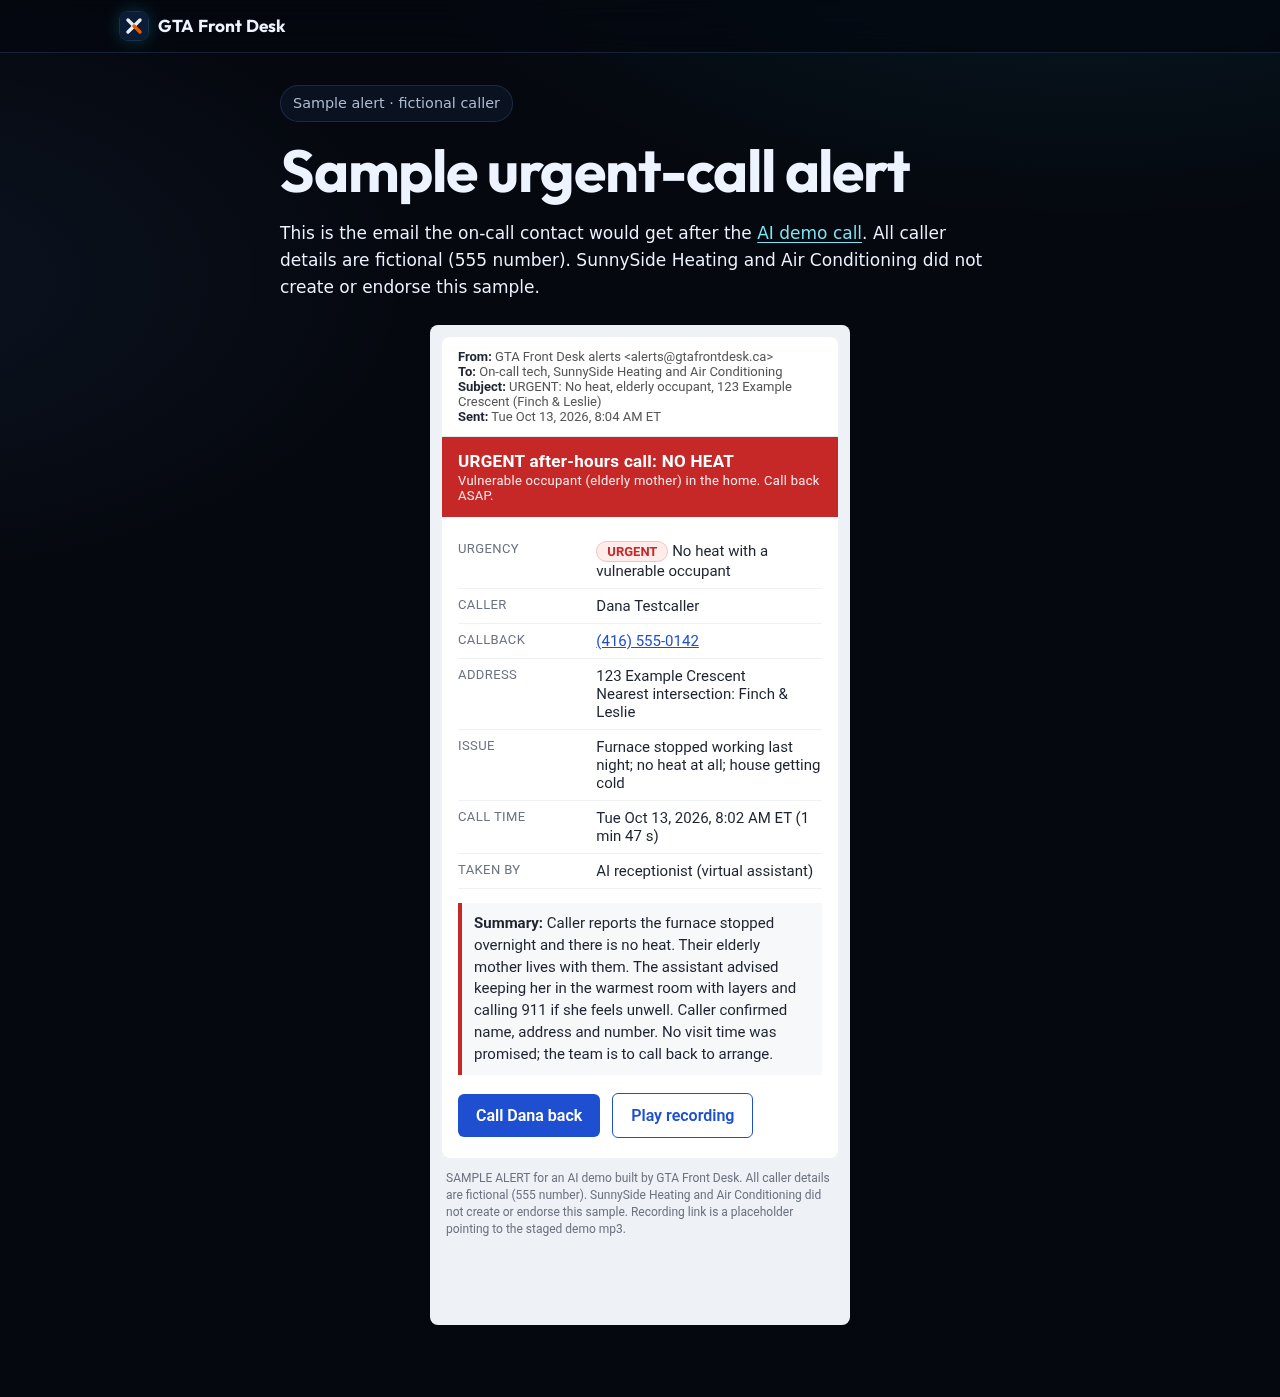
==== demo/sunnyside-alert/index.html @ 89cee903 "Add noindex SunnySide demo pages (/demo/sunnyside/, /demo/sunnyside-alert/)" ====
<!DOCTYPE html>
<html lang="en-CA">
<head>
<meta charset="utf-8">
<meta name="viewport" content="width=device-width, initial-scale=1">
<meta name="robots" content="noindex,nofollow">
<title>SunnySide sample alert | GTA Front Desk</title>
<link rel="icon" href="/favicon.ico" sizes="any">
<link rel="icon" href="/assets/favicon.svg" type="image/svg+xml">
<link rel="stylesheet" href="/assets/css/site.css">
</head>
<body>
<header>
  <div class="wrap">
    <a class="brand" href="/"><img src="/assets/favicon.svg" alt="" width="28" height="28">GTA Front Desk</a>
  </div>
</header>
<main id="main">
  <div class="wrap" style="padding:2rem 0 3rem;max-width:720px">
    <p class="eyebrow">Sample alert · fictional caller</p>
    <h1>Sample urgent-call alert</h1>
    <p>This is the email the on-call contact would get after the <a href="/demo/sunnyside/">AI demo call</a>. All caller details are fictional (555 number). SunnySide Heating and Air Conditioning did not create or endorse this sample.</p>
    <img src="sunnyside-alert.png" alt="Sample urgent alert email: no heat with an elderly occupant, fictional caller, callback number and summary" width="420" height="1000" style="display:block;max-width:100%;height:auto;margin:1.5rem auto;border-radius:8px">
  </div>
</main>
</body>
</html>
---- assets/css/site.css ----
/* GTA Front Desk - dark "futuristic" theme. Plain CSS, no framework. Mobile-first.
   Contrast: every text colour below was checked against the rendered backgrounds (see staging report). */
@font-face{font-family:"Outfit";src:url("/assets/fonts/outfit-latin-var.woff2") format("woff2");font-weight:500 700;font-style:normal;font-display:swap}
:root{
  --bg:#05080F;--bg2:#08101F;--glass:rgba(16,27,50,.62);--glass2:rgba(22,38,70,.7);
  --stroke:rgba(125,175,255,.16);--stroke2:rgba(103,232,249,.45);
  --ink:#EEF4FF;--muted:#AFBDD3;--cyan:#22D3EE;--blue:#60A5FA;--link:#7FE5F5;--onaccent:#03111C;--warn:#FFB4A8;
  --r:14px;--r-sm:10px;
  --head:"Outfit",ui-sans-serif,system-ui,-apple-system,"Segoe UI",Roboto,"Helvetica Neue",Arial,sans-serif;
  --body:ui-sans-serif,system-ui,-apple-system,"Segoe UI",Roboto,"Helvetica Neue",Arial,sans-serif;
}
*{box-sizing:border-box}
html{scroll-behavior:smooth;scroll-padding-top:80px;background:var(--bg)}
body{margin:0;font-family:var(--body);background:var(--bg);color:var(--ink);line-height:1.6;font-size:17px;-webkit-font-smoothing:antialiased;
  background-image:radial-gradient(1200px 600px at 85% -10%,rgba(34,211,238,.10),transparent 60%),radial-gradient(900px 500px at -10% 20%,rgba(96,165,250,.08),transparent 60%);background-repeat:no-repeat}
::selection{background:rgba(34,211,238,.35);color:#fff}
a{color:var(--link);text-underline-offset:3px;text-decoration-thickness:1px}
a:hover{text-decoration-thickness:2px}
a:focus-visible,.btn:focus-visible,input:focus-visible,textarea:focus-visible,summary:focus-visible{outline:3px solid var(--ink);outline-offset:3px;border-radius:6px}
.vh{position:absolute!important;width:1px;height:1px;padding:0;margin:-1px;overflow:hidden;clip:rect(0 0 0 0);clip-path:inset(50%);white-space:nowrap;border:0}
.skip{position:absolute;left:-999px}.skip:focus{left:12px;top:12px;background:var(--ink);color:var(--bg);padding:8px 12px;z-index:50;border-radius:8px}
.wrap{max-width:1080px;margin:0 auto;padding:0 20px}
h1,h2,h3,.brand,.price,.out,.btn,.step{font-family:var(--head)}

/* header */
header{position:sticky;top:0;z-index:20;background:rgba(5,8,15,.72);backdrop-filter:blur(14px) saturate(140%);-webkit-backdrop-filter:blur(14px) saturate(140%);border-bottom:1px solid var(--stroke)}
header .wrap{display:flex;justify-content:space-between;align-items:center;gap:12px;padding-top:12px;padding-bottom:12px}
.brand{display:inline-flex;align-items:center;gap:10px;font-weight:700;font-size:1.08rem;letter-spacing:.01em;color:var(--ink);text-decoration:none}
.brand img{width:28px;height:28px;border-radius:8px;box-shadow:0 0 0 1px var(--stroke),0 0 18px rgba(34,211,238,.25)}

/* buttons */
.btn{display:inline-flex;align-items:center;justify-content:center;gap:8px;background:linear-gradient(135deg,var(--cyan),var(--blue));color:var(--onaccent);text-decoration:none;font-weight:700;padding:14px 22px;border-radius:var(--r-sm);font-size:1.05rem;letter-spacing:.01em;
  box-shadow:0 0 0 1px rgba(255,255,255,.12) inset,0 8px 28px -8px rgba(34,211,238,.55);transition:transform .18s ease,box-shadow .18s ease,filter .18s ease}
.btn:hover{transform:translateY(-1px);box-shadow:0 0 0 1px rgba(255,255,255,.2) inset,0 12px 34px -8px rgba(34,211,238,.75);filter:brightness(1.04)}
.btn:active{transform:translateY(0)}
.btn.sm{padding:9px 14px;font-size:.95rem}
.btn.ghost{background:transparent;color:var(--ink);box-shadow:inset 0 0 0 1px var(--stroke2)}
.btn.ghost:hover{background:rgba(34,211,238,.08)}

/* hero */
.hero{position:relative;padding:56px 0 36px;display:grid;gap:28px;align-items:center}
.hero-copy{position:relative;z-index:1}
.eyebrow{display:inline-block;color:var(--muted);font-size:.9rem;margin:0 0 18px;padding:6px 12px;border:1px solid var(--stroke);border-radius:999px;background:rgba(16,27,50,.5)}
h1{font-size:clamp(2.2rem,6.4vw,3.7rem);line-height:1.04;margin:0 0 18px;letter-spacing:-.02em;font-weight:700}
h1 em{font-style:normal;color:var(--cyan);text-shadow:0 0 28px rgba(34,211,238,.35)}
.lede{color:var(--muted);font-size:1.12rem;max-width:40rem;margin:0 0 26px}
.sub{color:var(--muted);font-size:.92rem;margin-top:10px}
.hero .sub{display:block}
.hero p .sub{display:block;margin-top:12px}
.ctarow{margin-top:18px;padding-top:18px;border-top:1px dashed var(--stroke)}
.hero-art{position:relative;display:none;aspect-ratio:1/1;max-width:420px;width:100%;justify-self:center}
@media(min-width:900px){.hero{grid-template-columns:1.35fr 1fr;padding:84px 0 56px}.hero-art{display:block}}

/* hero accent: CSS-only ring + ripples, decorative */
.orb{position:absolute;inset:12%;border-radius:50%;background:conic-gradient(from 0deg,rgba(34,211,238,.0),rgba(34,211,238,.55),rgba(96,165,250,.0) 40%,rgba(96,165,250,.45) 70%,rgba(34,211,238,.0));filter:blur(18px);opacity:.55;animation:spin 18s linear infinite}
.ring{position:absolute;inset:22%;border-radius:50%;border:1px solid var(--stroke2);background:radial-gradient(circle at 50% 40%,rgba(22,38,70,.9),rgba(5,8,15,.95) 70%);box-shadow:0 0 60px -10px rgba(34,211,238,.45) inset,0 0 40px -12px rgba(34,211,238,.6)}
.ripple{position:absolute;inset:22%;border-radius:50%;border:1px solid rgba(34,211,238,.5);animation:ripple 3.6s cubic-bezier(.2,.6,.3,1) infinite;opacity:0}
.ripple.r2{animation-delay:1.2s}.ripple.r3{animation-delay:2.4s}
.handset{position:absolute;inset:0;display:grid;place-items:center}
.handset svg{width:22%;height:22%;filter:drop-shadow(0 0 14px rgba(34,211,238,.7))}
/* hero handset: tap-to-call (ring area is the hit target; svg sized to match original 22% of hero-art) */
.handset-link{position:absolute;inset:22%;z-index:2;display:block;border-radius:50%;cursor:pointer;transition:transform .2s ease,filter .2s ease;-webkit-tap-highlight-color:transparent}
.handset-link .handset svg{width:39.2857%;height:39.2857%;transition:filter .2s ease}
.handset-link:hover,.handset-link:focus-visible{transform:scale(1.05)}
.handset-link:hover .handset svg,.handset-link:focus-visible .handset svg{filter:drop-shadow(0 0 22px rgba(127,229,245,.95))}
.handset-link:focus{outline:none}a.handset-link:focus-visible{outline:none;border-radius:50%;box-shadow:0 0 0 3px #05080F,0 0 0 5px #7FE5F5}
@media (prefers-reduced-motion:reduce){.handset-link,.handset-link .handset svg{transition:none}}
.grid-bg{position:absolute;inset:-10%;background-image:linear-gradient(rgba(125,175,255,.07) 1px,transparent 1px),linear-gradient(90deg,rgba(125,175,255,.07) 1px,transparent 1px);background-size:36px 36px;-webkit-mask-image:radial-gradient(circle at 50% 50%,#000 30%,transparent 70%);mask-image:radial-gradient(circle at 50% 50%,#000 30%,transparent 70%)}
@keyframes spin{to{transform:rotate(360deg)}}
@keyframes ripple{0%{transform:scale(1);opacity:.7}100%{transform:scale(1.55);opacity:0}}
.live{display:inline-block;width:8px;height:8px;border-radius:50%;background:var(--cyan);box-shadow:0 0 0 0 rgba(34,211,238,.6);animation:pulse 2s infinite;vertical-align:middle;margin-right:6px}
@keyframes pulse{0%{box-shadow:0 0 0 0 rgba(34,211,238,.55)}70%{box-shadow:0 0 0 8px rgba(34,211,238,0)}100%{box-shadow:0 0 0 0 rgba(34,211,238,0)}}

/* sections */
section{padding:44px 0}
@media(min-width:900px){section{padding:64px 0}}
h2{font-size:clamp(1.6rem,4.2vw,2.3rem);margin:0 0 22px;line-height:1.15;letter-spacing:-.015em;font-weight:700}
h2::before{content:"";display:block;width:44px;height:3px;border-radius:3px;margin-bottom:14px;background:linear-gradient(90deg,var(--cyan),var(--blue));box-shadow:0 0 14px rgba(34,211,238,.6)}
h3{font-size:1.1rem;margin:0 0 8px;font-weight:600;letter-spacing:.005em}
.grid{display:grid;gap:16px}
@media(min-width:700px){.g2{grid-template-columns:1fr 1fr}.g3{grid-template-columns:repeat(3,1fr)}}

/* glass cards */
.card{position:relative;background:var(--glass);border:1px solid var(--stroke);border-radius:var(--r);padding:22px;backdrop-filter:blur(10px);-webkit-backdrop-filter:blur(10px);
  box-shadow:0 1px 0 rgba(255,255,255,.05) inset,0 20px 40px -24px rgba(0,0,0,.8);transition:border-color .25s ease,transform .25s ease,box-shadow .25s ease}
.card p{margin:0;color:var(--muted)}
.grid .card:hover{border-color:var(--stroke2);transform:translateY(-2px);box-shadow:0 1px 0 rgba(255,255,255,.06) inset,0 0 0 1px rgba(34,211,238,.12),0 24px 48px -24px rgba(34,211,238,.35)}
.step{display:inline-flex;align-items:center;justify-content:center;width:36px;height:36px;border-radius:10px;background:linear-gradient(135deg,var(--cyan),var(--blue));color:var(--onaccent);font-weight:700;margin-bottom:12px;box-shadow:0 0 18px -4px rgba(34,211,238,.7)}
.founder{border-color:var(--stroke2);background:linear-gradient(135deg,rgba(34,211,238,.08),rgba(96,165,250,.04) 60%),var(--glass)}
.founder p{color:var(--ink)}

/* calculator */
.calc label{display:block;font-size:.95rem;margin:16px 0 6px;color:var(--ink);font-weight:500}
.calc input{width:100%;padding:12px 14px;border-radius:var(--r-sm);border:1px solid rgba(125,175,255,.28);background:rgba(3,7,14,.8);color:var(--ink);font-size:1rem;font-family:var(--body);transition:border-color .2s,box-shadow .2s}
.calc input:hover{border-color:rgba(125,175,255,.45)}
.calc input:focus{border-color:var(--cyan);box-shadow:0 0 0 4px rgba(34,211,238,.18)}
.calc input[aria-invalid=true]{border-color:var(--warn)}
.calc .hint{font-size:.85rem;color:var(--muted);margin:6px 0 0}
.calc .warn{font-size:.88rem;color:var(--warn);margin:4px 0 0}
.calc .warn:empty{display:none}
.result{border-radius:var(--r);padding:20px;background:radial-gradient(400px 200px at 0% 0%,rgba(34,211,238,.12),transparent 70%),rgba(3,7,14,.7);border:1px solid var(--stroke2);align-self:start;margin-top:16px}
.out{font-size:clamp(2rem,5.5vw,2.8rem);font-weight:700;color:var(--cyan);margin:6px 0;line-height:1.1;letter-spacing:-.01em}

/* pricing */
.price{font-size:clamp(2.6rem,8vw,3.6rem);font-weight:700;margin:0;line-height:1;letter-spacing:-.02em}
.price small{font-size:1rem;font-weight:500;color:var(--muted);letter-spacing:0}
.pricing-card{border-color:var(--stroke2);background:linear-gradient(160deg,rgba(34,211,238,.09),rgba(5,8,15,0) 45%),var(--glass)}
.refund{margin:16px 0 0;padding:12px 16px;border-left:3px solid var(--cyan);background:rgba(34,211,238,.07);border-radius:0 var(--r-sm) var(--r-sm) 0;color:var(--ink);font-weight:600}
.strip{margin:20px 0 6px;border:1px solid var(--stroke);border-radius:var(--r-sm);overflow:hidden}
.strip div{display:grid;grid-template-columns:1fr;gap:2px;padding:12px 16px;border-top:1px solid var(--stroke)}
.strip div:first-child{border-top:0}
.strip span:last-child{color:var(--muted)}
.strip .us{background:rgba(34,211,238,.10);box-shadow:inset 3px 0 0 var(--cyan)}
.strip .us span{color:var(--ink);font-weight:700}
@media(min-width:700px){.strip div{grid-template-columns:2fr 3fr;gap:14px}}
ul.ticks{list-style:none;padding:0;margin:20px 0}
@media(min-width:700px){ul.ticks{columns:2;column-gap:28px}}
ul.ticks li{padding-left:30px;position:relative;margin:0 0 10px;break-inside:avoid}
ul.ticks li::before{content:"";position:absolute;left:4px;top:.45em;width:12px;height:7px;border-left:2px solid var(--cyan);border-bottom:2px solid var(--cyan);transform:rotate(-45deg)}

/* faq */
details{background:var(--glass);border:1px solid var(--stroke);border-radius:var(--r-sm);padding:0;margin:10px 0;transition:border-color .2s}
details[open],details:hover{border-color:var(--stroke2)}
summary{cursor:pointer;font-weight:600;padding:16px 48px 16px 18px;list-style:none;position:relative}
summary::-webkit-details-marker{display:none}
summary::after{content:"";position:absolute;right:20px;top:50%;width:10px;height:10px;border-right:2px solid var(--cyan);border-bottom:2px solid var(--cyan);transform:translateY(-70%) rotate(45deg);transition:transform .2s ease}
details[open] summary::after{transform:translateY(-30%) rotate(-135deg)}
details p{color:var(--muted);margin:0;padding:0 18px 16px}

/* cta + footer */
.cta{text-align:center;padding:56px 24px 60px;margin:24px 0 56px;border:1px solid var(--stroke2);border-radius:20px;background:radial-gradient(600px 260px at 50% 0%,rgba(34,211,238,.14),transparent 70%),var(--glass)}
.cta h2::before{margin-left:auto;margin-right:auto}
.cta p{color:var(--muted)}
.fine{color:var(--muted);font-size:.88rem}
footer{border-top:1px solid var(--stroke);padding:28px 0 40px;color:var(--muted);font-size:.9rem;background:rgba(3,6,12,.6)}
.by{display:flex;align-items:center;gap:10px;margin-top:14px;color:var(--ink);font-weight:600}
.by svg{width:24px;height:24px;flex:none}

/* callback form (Web3Forms). Works without JS (native required/pattern/maxlength); lead.js adds inline errors + fetch */
.cb{padding-top:0}
.cb-card{max-width:720px;margin:0 auto;border-color:var(--stroke2)}
.cb-card>p{margin:0 0 6px}
.form label{display:block;font-size:.95rem;margin:16px 0 6px;color:var(--ink);font-weight:500}
.form .req,.form .opt{color:var(--muted);font-weight:400;font-size:.88rem}
.form input:not([type=hidden]):not([type=checkbox]),.form textarea{width:100%;padding:12px 14px;border-radius:var(--r-sm);border:1px solid rgba(125,175,255,.28);background:rgba(3,7,14,.8);color:var(--ink);font-size:1rem;font-family:var(--body);line-height:1.4;transition:border-color .2s,box-shadow .2s}
.form textarea{resize:vertical;min-height:110px}
.form input:hover,.form textarea:hover{border-color:rgba(125,175,255,.45)}
.form input:focus,.form textarea:focus{border-color:var(--cyan);box-shadow:0 0 0 4px rgba(34,211,238,.18)}
.form [aria-invalid=true]{border-color:var(--warn)!important}
.form .grid{gap:0 16px}
.form .hint{font-size:.85rem;color:var(--muted);margin:6px 0 0}
.form .warn{font-size:.88rem;color:var(--warn);margin:4px 0 0}
.form .warn:empty{display:none}
.cb-actions{margin:22px 0 0}
button.btn{border:0;cursor:pointer;font-family:var(--head)}
button.btn[disabled]{cursor:progress;opacity:.75;transform:none}
.cb-privacy{margin:10px 0 0}
.cb-status:empty{display:none}
.cb-status{margin-top:16px;padding:12px 16px;border-radius:var(--r-sm);border:1px solid var(--stroke2);background:rgba(3,7,14,.8);color:var(--ink)}
.cb-status p{margin:0;color:var(--ink)}
.cb-status.err{border-color:var(--warn)}
.hp{position:absolute!important;left:-9999px;top:auto;width:1px;height:1px;overflow:hidden}

/* 404 */
.nf{padding:88px 0 96px;text-align:center}
.nf .code{font-family:var(--head);font-size:clamp(5rem,18vw,9rem);font-weight:700;line-height:1;margin:0;color:var(--cyan);text-shadow:0 0 50px rgba(34,211,238,.4);letter-spacing:-.03em}
.nf h1{font-size:clamp(1.8rem,5vw,2.6rem);margin:10px 0 12px}
.nf .lede{margin:0 auto 26px}
.nf .code.ok{font-size:clamp(3.4rem,13vw,6rem)}
.nf .btn{margin:4px}

/* scroll reveal: only when JS is running and motion is allowed (content is visible otherwise) */
@media(prefers-reduced-motion:no-preference){
  .js .reveal{opacity:0;transform:translateY(18px);transition:opacity .7s ease,transform .7s cubic-bezier(.2,.7,.2,1)}
  .js .reveal.in{opacity:1;transform:none}
  /* anchor targets (h2 with id, #contact) fade only, so a #jump lands exactly below the sticky header */
  .js h2.reveal,.js .reveal[id],.js .cb-card.reveal{transform:none}
}
@media(prefers-reduced-motion:reduce){
  html{scroll-behavior:auto}
  *,*::before,*::after{animation:none!important;transition:none!important}
  .ripple{display:none}
}
@media print{.js .reveal{opacity:1!important;transform:none!important}header{position:static}}

.demo-first{margin:0 0 1rem}
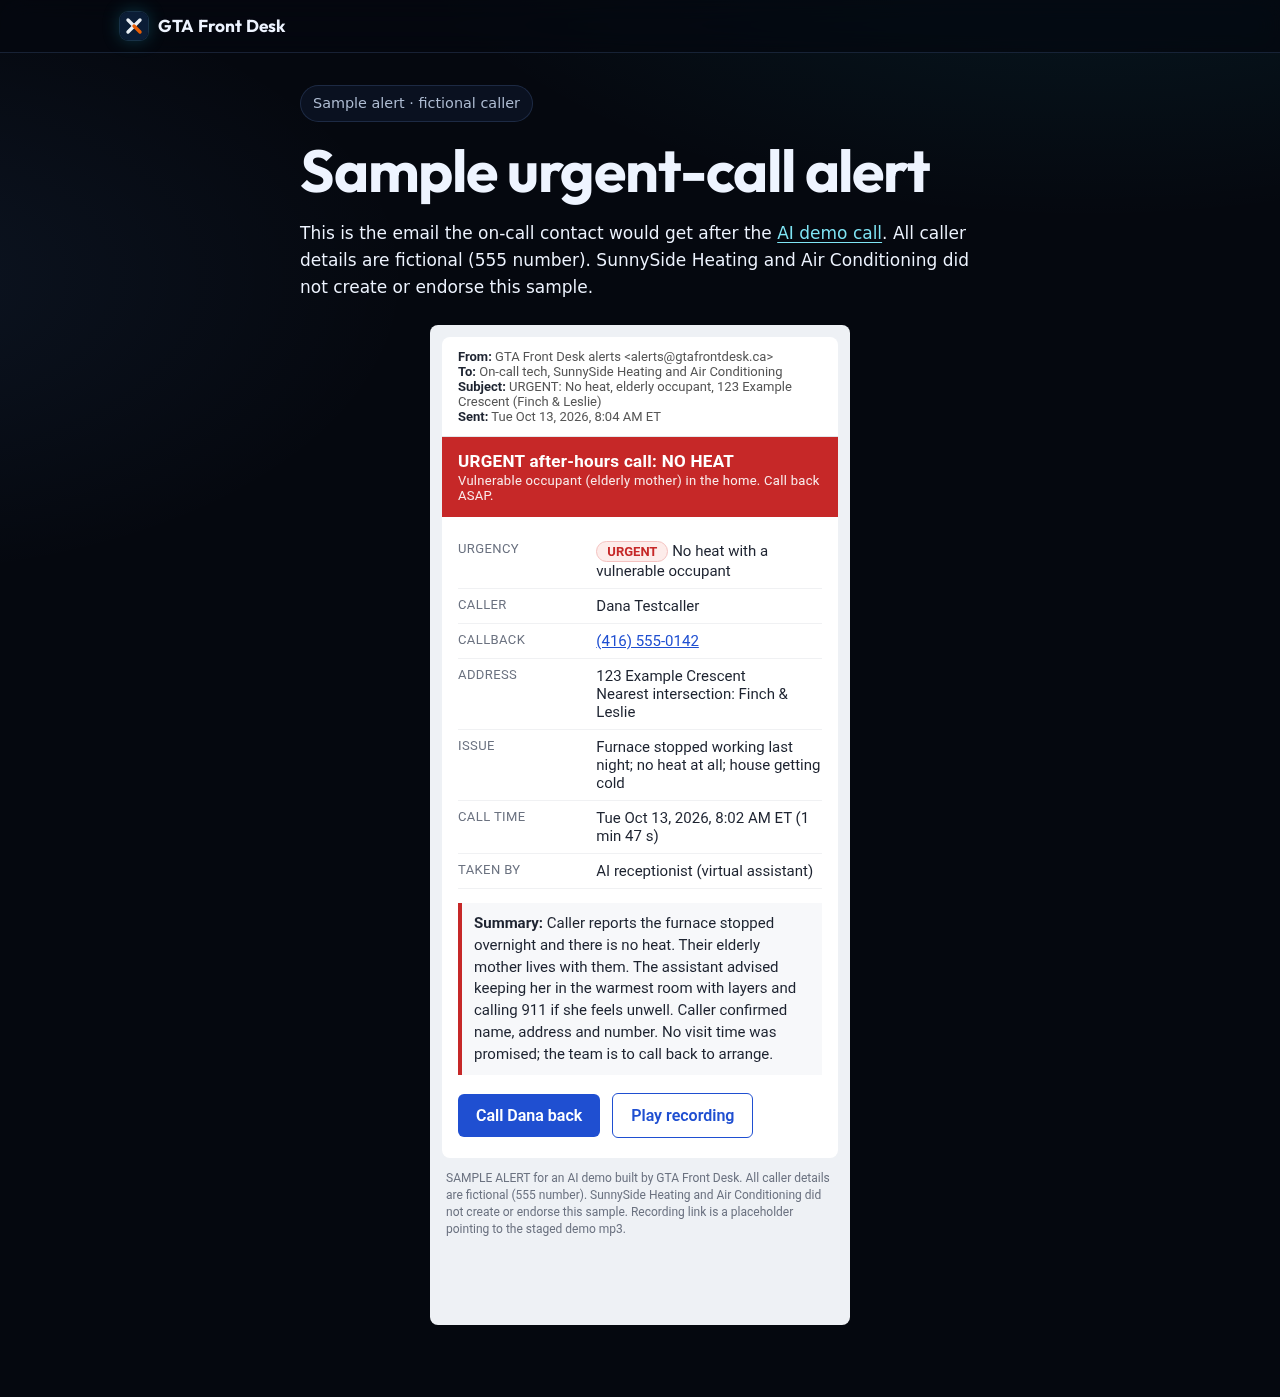
==== commit 0fd15c64: "Demo pages: keep side padding on mobile" ====
--- a/demo/sunnyside-alert/index.html
+++ b/demo/sunnyside-alert/index.html
@@ -16,7 +16,7 @@
   </div>
 </header>
 <main id="main">
-  <div class="wrap" style="padding:2rem 0 3rem;max-width:720px">
+  <div class="wrap" style="padding-top:2rem;padding-bottom:3rem;max-width:720px">
     <p class="eyebrow">Sample alert · fictional caller</p>
     <h1>Sample urgent-call alert</h1>
     <p>This is the email the on-call contact would get after the <a href="/demo/sunnyside/">AI demo call</a>. All caller details are fictional (555 number). SunnySide Heating and Air Conditioning did not create or endorse this sample.</p>
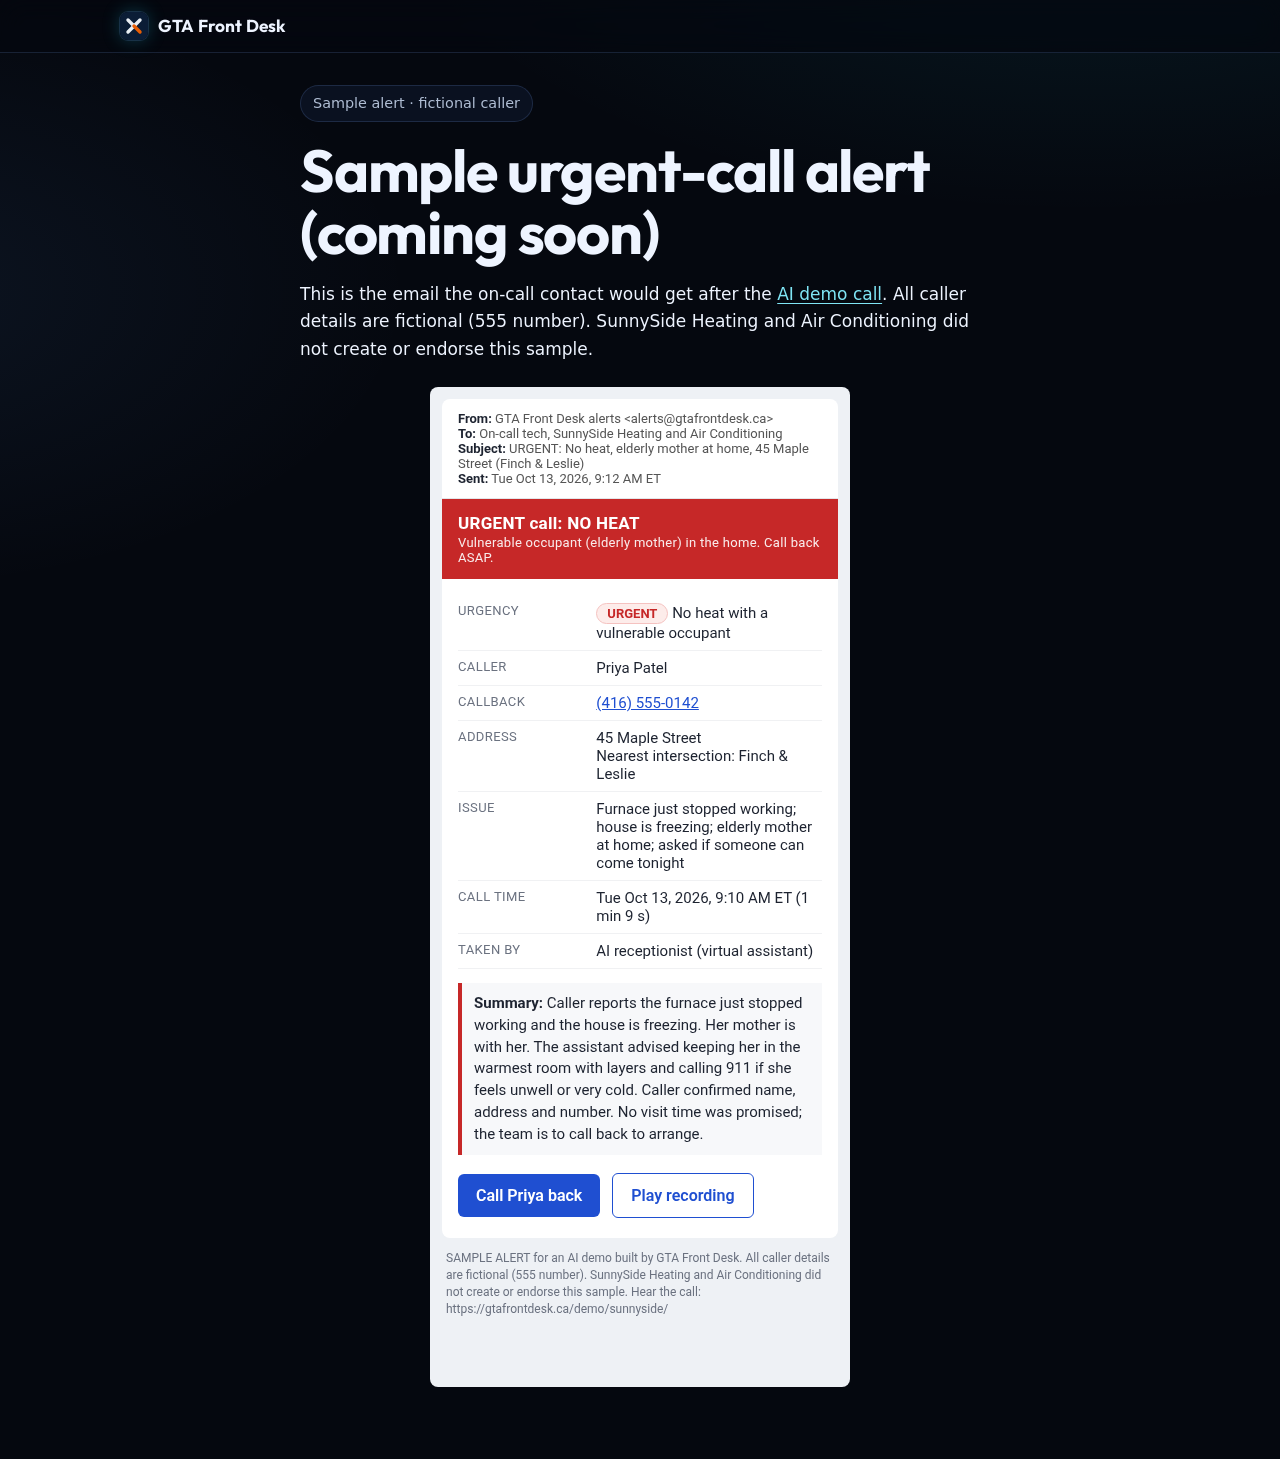
==== commit 5f80bb10: "Stopgap: alerts marked coming soon site-wide (Heckler PASS r2 reinstated, diff 1d7426f2; Boss Bot or" ====
--- a/demo/sunnyside-alert/index.html
+++ b/demo/sunnyside-alert/index.html
@@ -18,7 +18,7 @@
 <main id="main">
   <div class="wrap" style="padding-top:2rem;padding-bottom:3rem;max-width:720px">
     <p class="eyebrow">Sample alert · fictional caller</p>
-    <h1>Sample urgent-call alert</h1>
+    <h1>Sample urgent-call alert (coming soon)</h1>
     <p>This is the email the on-call contact would get after the <a href="/demo/sunnyside/">AI demo call</a>. All caller details are fictional (555 number). SunnySide Heating and Air Conditioning did not create or endorse this sample.</p>
     <img src="sunnyside-alert.png" alt="Sample urgent alert email: no heat with an elderly occupant, fictional caller, callback number and summary" width="420" height="1000" style="display:block;max-width:100%;height:auto;margin:1.5rem auto;border-radius:8px">
   </div>
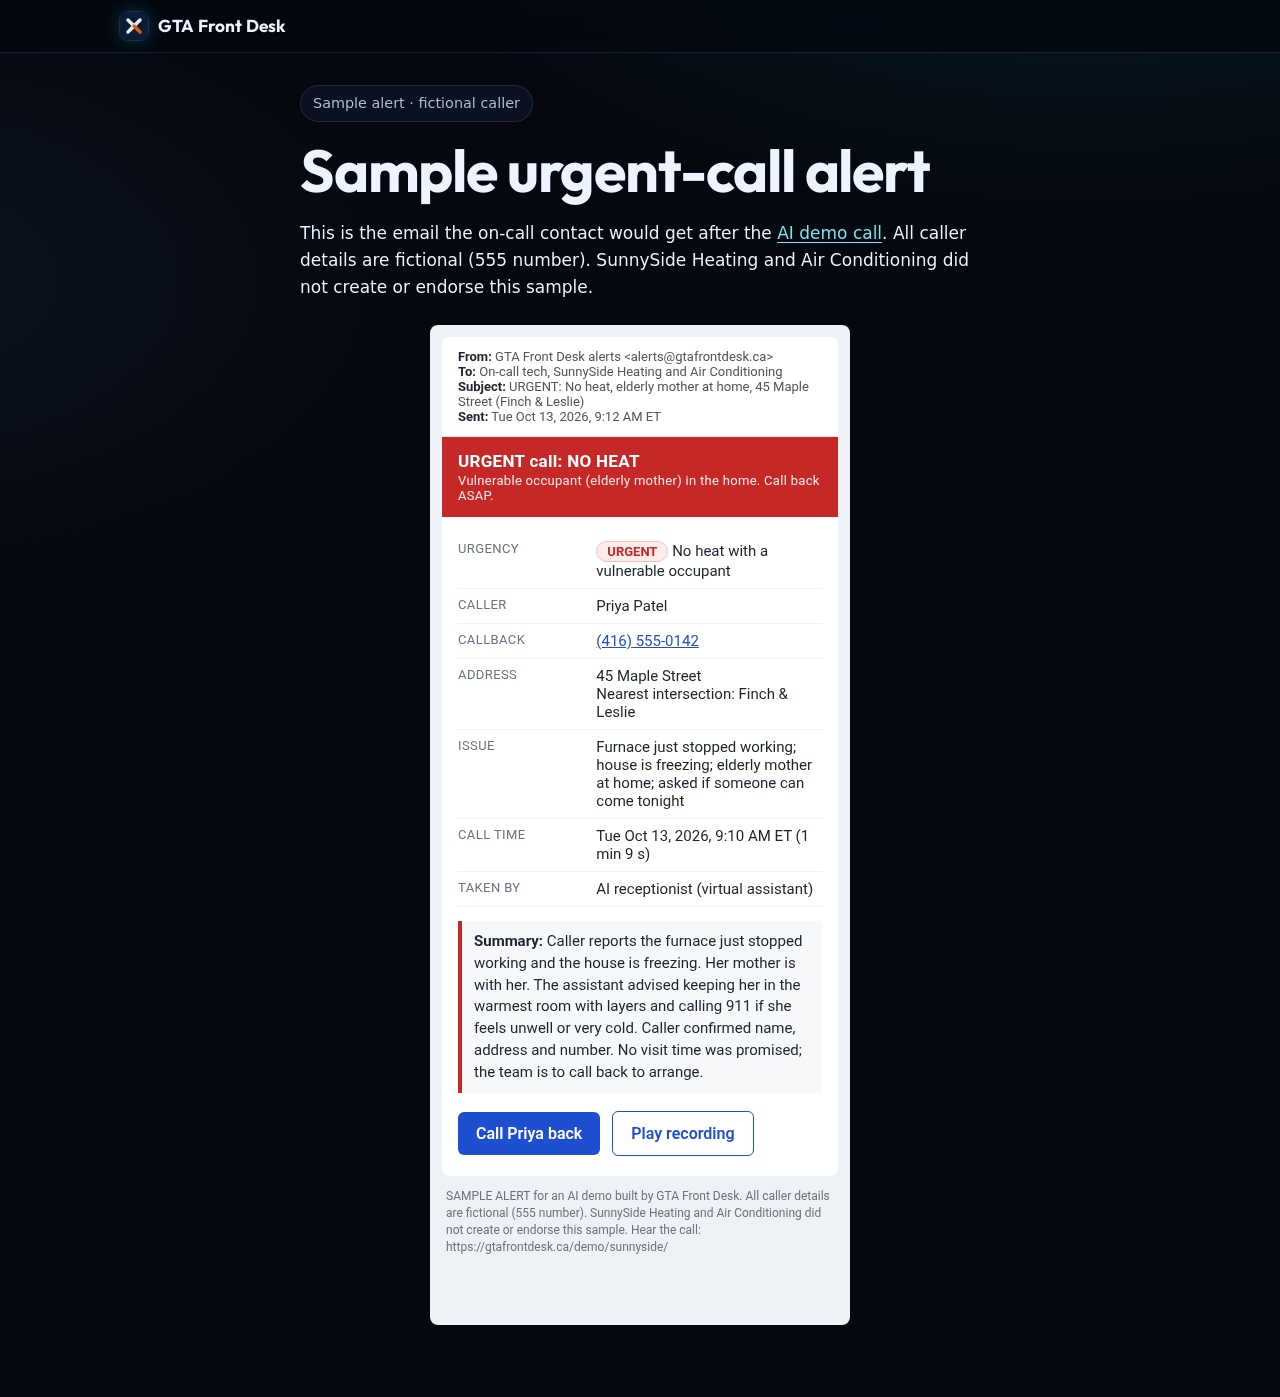
==== commit a410d074: "Alerts working: restore present-tense alert wording (Heckler PASS bf1d57ae; urgent-alerts-r1 live)" ====
--- a/demo/sunnyside-alert/index.html
+++ b/demo/sunnyside-alert/index.html
@@ -18,7 +18,7 @@
 <main id="main">
   <div class="wrap" style="padding-top:2rem;padding-bottom:3rem;max-width:720px">
     <p class="eyebrow">Sample alert · fictional caller</p>
-    <h1>Sample urgent-call alert (coming soon)</h1>
+    <h1>Sample urgent-call alert</h1>
     <p>This is the email the on-call contact would get after the <a href="/demo/sunnyside/">AI demo call</a>. All caller details are fictional (555 number). SunnySide Heating and Air Conditioning did not create or endorse this sample.</p>
     <img src="sunnyside-alert.png" alt="Sample urgent alert email: no heat with an elderly occupant, fictional caller, callback number and summary" width="420" height="1000" style="display:block;max-width:100%;height:auto;margin:1.5rem auto;border-radius:8px">
   </div>
